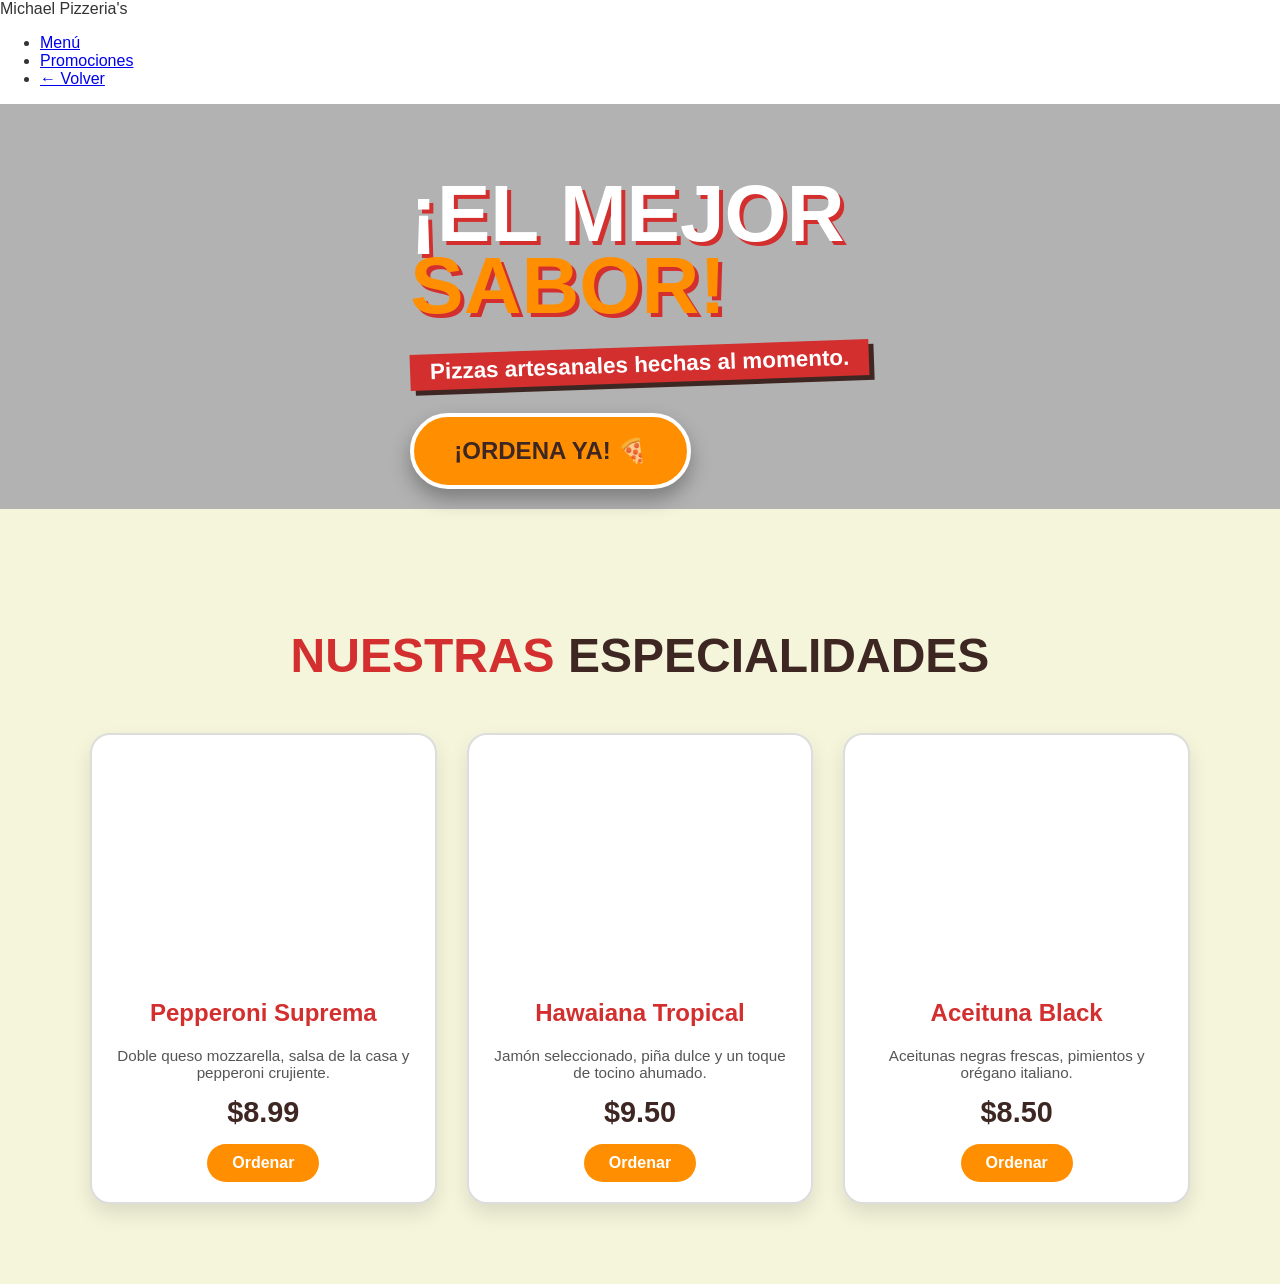
==== pizzeria.html @ 2c5fa87c "Add files via upload" ====
<!DOCTYPE html>
<html lang="es">

<head>
    <meta charset="UTF-8">
    <meta name="viewport" content="width=device-width, initial-scale=1.0">
    <title>Michael Pizzeria's</title>
    <link rel="stylesheet" href="cafeteria.css">

</head>

<body>

    <header class="header-pizzeria">
        <div class="nav-pizzeria">
            <div class="logo-pizzeria">Michael <span>Pizzeria's</span></div>
            <nav>
                <ul class="menu-links">
                    <li><a href="#menu">Menú</a></li>
                    <li><a href="#promos">Promociones</a></li>
                    <li><a href="index.html" class="btn-volver">← Volver </a></li>
                </ul>
            </nav>
        </div>
    </header>

    <div
        style="background: rgba(0, 0, 0, 0.3); width: 100%; height: 100%; display: flex; align-items: center; justify-content: center;">
        <div style="max-width: 800px; padding: 20px;">
            <h1
                style="font-size: 5rem; color: #ffffff; margin-bottom: 5px; font-weight: 900; text-transform: uppercase; line-height: 0.9; text-shadow: 4px 4px 0px #d32f2f;">
                ¡EL MEJOR <br><span style="color: #ff8f00;">SABOR!</span>
            </h1>

            <p
                style="font-size: 1.4rem; color: #ffffff; background: #d32f2f; display: inline-block; padding: 5px 20px; transform: rotate(-2deg); font-weight: bold; margin-bottom: 30px; box-shadow: 5px 5px 0px #3e2723;">
                Pizzas artesanales hechas al momento.
            </p>

            <br>

            <a href="#menu"
                style="background: #ff8f00; color: #3e2723; padding: 20px 40px; font-size: 1.5rem; font-weight: 900; text-decoration: none; border-radius: 50px; border: 4px solid #ffffff; box-shadow: 0 10px 20px rgba(0,0,0,0.3); transition: 0.3s; display: inline-block;">
                ¡ORDENA YA! 🍕
            </a>
        </div>
    </div>  

    <section id="menu" style="padding: 80px 20px; background-color: #f5f5dc;"> <div style="max-width: 1100px; margin: 0 auto;">
        
        <h2 style="text-align: center; font-size: 3rem; color: #d32f2f; margin-bottom: 50px; text-transform: uppercase; font-weight: 900;">
            Nuestras <span style="color: #3e2723;">Especialidades</span>
        </h2>

        <div style="display: grid; grid-template-columns: repeat(auto-fit, minmax(280px, 1fr)); gap: 30px;">
            
            <div class="pizza-card" style="background: white; border-radius: 20px; overflow: hidden; box-shadow: 0 10px 20px rgba(0,0,0,0.1); border: 2px solid #ddd;">
                <div style="background: url('assets/Pizza-peperoni.jpg') center/cover; height: 220px;"></div>
                <div style="padding: 20px; text-align: center;">
                    <h3 style="color: #d32f2f; font-size: 1.5rem; margin-bottom: 10px;">Pepperoni Suprema</h3>
                    <p style="color: #555; font-size: 0.95rem; margin-bottom: 15px;">Doble queso mozzarella, salsa de la casa y pepperoni crujiente.</p>
                    <span style="display: block; font-size: 1.8rem; font-weight: 900; color: #3e2723; margin-bottom: 15px;">$8.99</span>
                    <a href="https://wa.me/50375838279" style="background: #ff8f00; color: white; padding: 10px 25px; text-decoration: none; border-radius: 50px; font-weight: bold; display: inline-block;">Ordenar</a>
                </div>
            </div>

            <div class="pizza-card" style="background: white; border-radius: 20px; overflow: hidden; box-shadow: 0 10px 20px rgba(0,0,0,0.1); border: 2px solid #ddd;">
                <div style="background: url('assets/Pizza-Hawaiian.jpg') center/cover; height: 220px;"></div>
                <div style="padding: 20px; text-align: center;">
                    <h3 style="color: #d32f2f; font-size: 1.5rem; margin-bottom: 10px;">Hawaiana Tropical</h3>
                    <p style="color: #555; font-size: 0.95rem; margin-bottom: 15px;">Jamón seleccionado, piña dulce y un toque de tocino ahumado.</p>
                    <span style="display: block; font-size: 1.8rem; font-weight: 900; color: #3e2723; margin-bottom: 15px;">$9.50</span>
                    <a href="https://wa.me/50375838279" style="background: #ff8f00; color: white; padding: 10px 25px; text-decoration: none; border-radius: 50px; font-weight: bold; display: inline-block;">Ordenar</a>
                </div>
            </div>

            <div class="pizza-card" style="background: white; border-radius: 20px; overflow: hidden; box-shadow: 0 10px 20px rgba(0,0,0,0.1); border: 2px solid #ddd;">
                <div style="background: url('assets/Pizza-de-aceitunas.jpg') center/cover; height: 220px;"></div>
                <div style="padding: 20px; text-align: center;">
                    <h3 style="color: #d32f2f; font-size: 1.5rem; margin-bottom: 10px;">Aceituna Black</h3>
                    <p style="color: #555; font-size: 0.95rem; margin-bottom: 15px;">Aceitunas negras frescas, pimientos y orégano italiano.</p>
                    <span style="display: block; font-size: 1.8rem; font-weight: 900; color: #3e2723; margin-bottom: 15px;">$8.50</span>
                    <a href="https://wa.me/50375838279" style="background: #ff8f00; color: white; padding: 10px 25px; text-decoration: none; border-radius: 50px; font-weight: bold; display: inline-block;">Ordenar</a>
                </div>
            </div>

        </div>
    </div>
</section>

</body>

</html>
---- cafeteria.css ----
:root {
    --primary: #00d4ff; /* Azul Ártico */
    --dark: #0a0f18;    /* Negro Profundo */
    --gray: #f4f7f9;
    --text: #333;
}

body {
    margin: 0;
    font-family: 'Inter', sans-serif;
    color: var(--text);
    background-color: white;
}

.container {
    max-width: 1100px;
    margin: 0 auto;
    padding: 0 20px;
}

/* Navbar */
.nav-simple {
    padding: 20px 0;
    display: flex;
    justify-content: flex-start;
}

.logo-text {
    font-size: 1.5rem;
    font-weight: 800;
    color: var(--dark);
    text-transform: uppercase;
}

.logo-text span { color: var(--primary); }

/* Hero Section */
.hero-business {
    padding: 60px 0;
    background: linear-gradient(135deg, #ffffff 0%, #f0faff 100%);
}

.hero-grid {
    display: grid;
    grid-template-columns: 1.2fr 1fr;
    gap: 40px;
    align-items: center;
}

h1 {
    font-size: 3rem;
    line-height: 1.1;
    color: var(--dark);
}

h1 span { color: var(--primary); }

p {
    font-size: 1.1rem;
    color: #666;
    margin: 20px 0 30px;
}

/* Imagen con estilo de tarjeta */
.img-main {
    width: 100%;
    border-radius: 20px;
    box-shadow: 0 20px 40px rgba(0,0,0,0.1);
}

/* Botón de Acción */
.btn-primary {
    background: var(--dark);
    color: white;
    padding: 18px 35px;
    text-decoration: none;
    border-radius: 50px;
    font-weight: bold;
    display: inline-block;
    transition: 0.3s;
}

.btn-primary:hover {
    background: var(--primary);
    transform: translateY(-3px);
}

/* Features */
.features {
    display: flex;
    justify-content: space-around;
    padding: 50px 20px;
    background: white;
    gap: 20px;
    flex-wrap: wrap;
}

.feature-card {
    text-align: center;
    max-width: 250px;
}

.feature-card .icon { font-size: 2rem; margin-bottom: 10px; }

/* --- ANIMACIONES DE ENTRADA --- */

/* Definimos el movimiento: empieza invisible y un poco más abajo */
@keyframes entradaSuave {
    from {
        opacity: 0;
        transform: translateY(30px);
    }
    to {
        opacity: 1;
        transform: translateY(0);
    }
}

/* Aplicamos la animación al texto del Hero */
.hero-text {
    opacity: 0; /* Empieza invisible */
    animation: entradaSuave 1s ease-out forwards;
}

/* Aplicamos la animación a la imagen con un pequeño retraso */
.hero-image {
    opacity: 0;
    animation: entradaSuave 1s ease-out forwards;
    animation-delay: 0.4s; /* Aparece justo después del texto */
}

/* Animación para las tarjetas de servicios (estilo cascada) */
.feature-card {
    opacity: 0;
    animation: entradaSuave 0.8s ease-out forwards;
}

.feature-card:nth-child(1) { animation-delay: 0.6s; }
.feature-card:nth-child(2) { animation-delay: 0.8s; }
.feature-card:nth-child(3) { animation-delay: 1s; }

/* --- ESTILOS DEL FORMULARIO --- */
.contacto-seccion {
    padding: 100px 0;
    background: var(--gray);
}

.contacto-wrapper {
    max-width: 700px;
    margin: 0 auto;
    text-align: center;
}

.formulario-artic {
    background: white;
    padding: 40px;
    border-radius: 20px;
    box-shadow: 0 15px 35px rgba(0,0,0,0.05);
    margin-top: 40px;
    display: flex;
    flex-direction: column;
    gap: 20px;
}

.input-group input, .input-group textarea {
    width: 100%;
    padding: 15px;
    border: 2px solid #e1e8ed;
    border-radius: 10px;
    font-size: 1rem;
    font-family: inherit;
    transition: 0.3s;
    outline: none;
    box-sizing: border-box; /* Para que no se salga del contenedor */
}

.input-group input:focus, .input-group textarea:focus {
    border-color: var(--primary);
    background: #f0faff;
}

.input-group textarea {
    height: 120px;
    resize: none;
}

.btn-enviar {
    background: var(--dark);
    color: white;
    padding: 18px;
    border: none;
    border-radius: 10px;
    font-size: 1.1rem;
    font-weight: bold;
    cursor: pointer;
    transition: 0.3s;
}

.btn-enviar:hover {
    background: var(--primary);
    transform: translateY(-3px);
}

/* --- AJUSTES DE ESPACIADO PRO --- */

/* 1. Le damos espacio al contenedor del botón y el texto */
.cta-group {
    display: flex;
    flex-direction: column;
    align-items: flex-start; /* Alinea todo a la izquierda */
    gap: 15px; /* Crea una separación exacta de 15px entre el botón y el texto */
    margin-top: 30px; /* Separa todo el bloque del párrafo de arriba */
}

/* 2. Arreglamos el espacio DENTRO del botón (Padding) */
.btn-primary {
    /* padding: arriba/abajo izq/der */
    padding: 20px 40px; /* Aumentamos un poco para que se vea más robusto */
    border-radius: 50px;
    display: inline-block; /* Importante para que el padding funcione bien */
    /* ... (resto de tus estilos de color y font-weight que ya tienes) */
}

/* 3. Estilizamos el Trust Badge para que se vea elegante */
.trust-badge {
    font-size: 0.95rem; /* Un pelín más pequeño que el texto normal */
    color: #555; /* Un gris intermedio elegante */
    font-weight: 500;
    margin-left: 10px; /* Un pequeño empujón a la derecha para alinearlo visualmente */
}

.footer-artic {
    background: var(--dark);
    color: white;
    padding: 40px 0;
    text-align: center;
    font-size: 0.9rem;
}
.footer-artic p { color: #aaa; margin: 5px 0; }
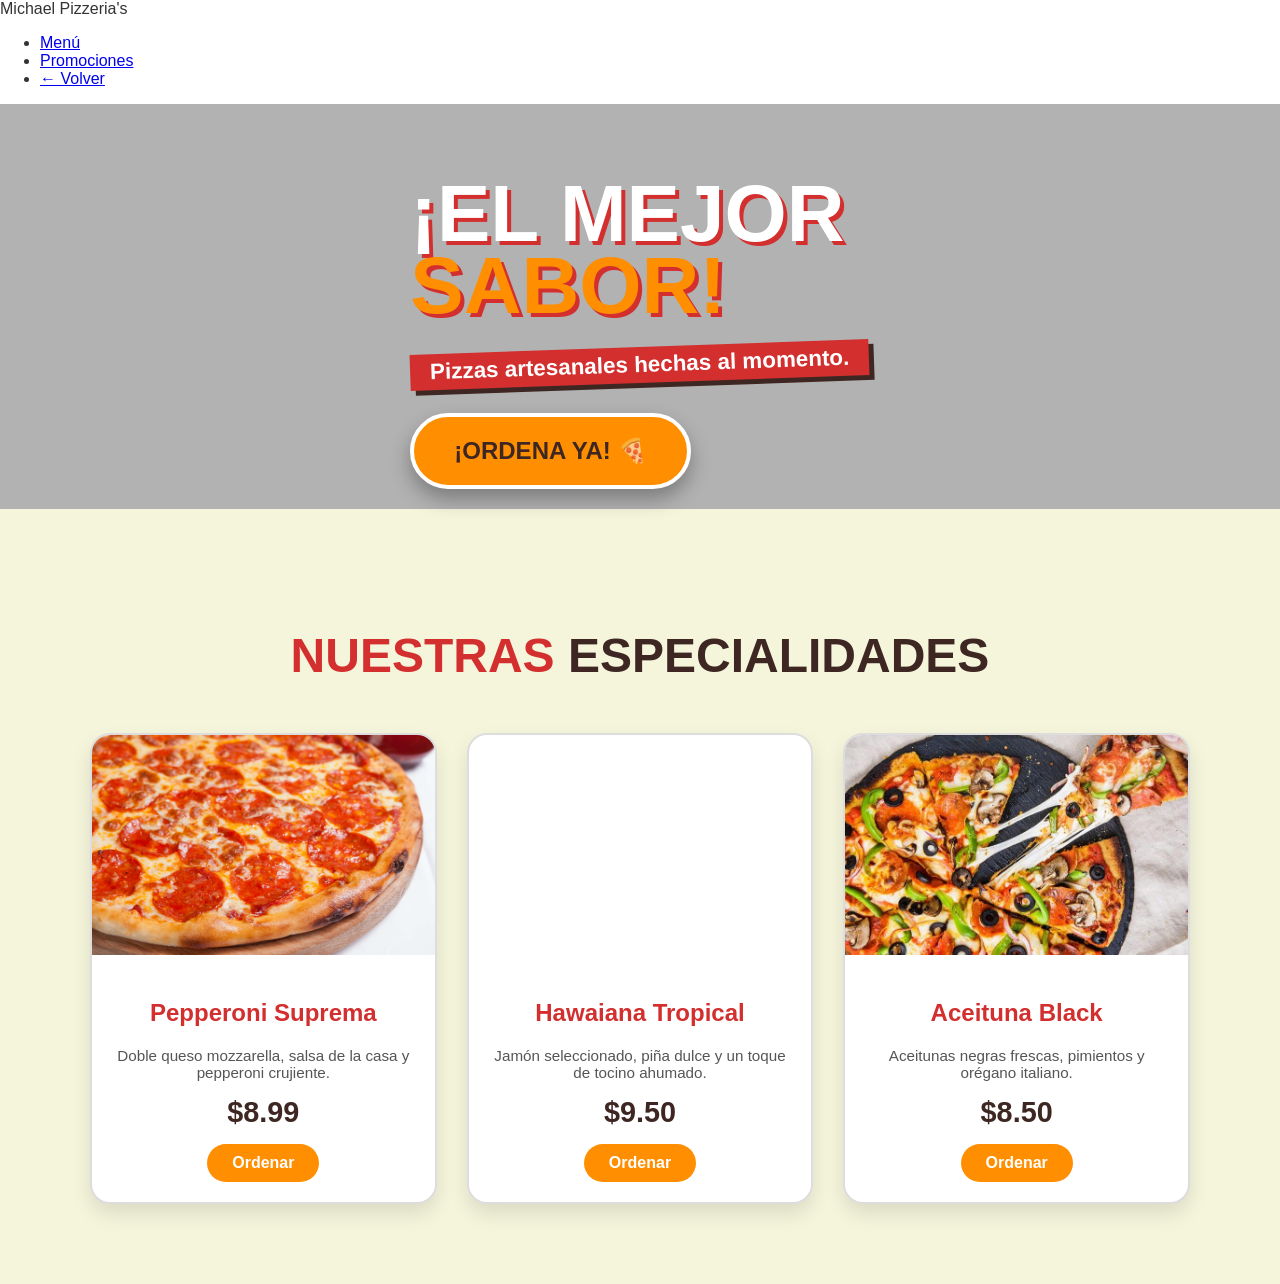
==== commit 354e8857: "Fix HTML encoding issues in pizzeria.html" ====
--- a/pizzeria.html
+++ b/pizzeria.html
@@ -90,4 +90,4 @@
 
 </body>
 
-</html>+</html>
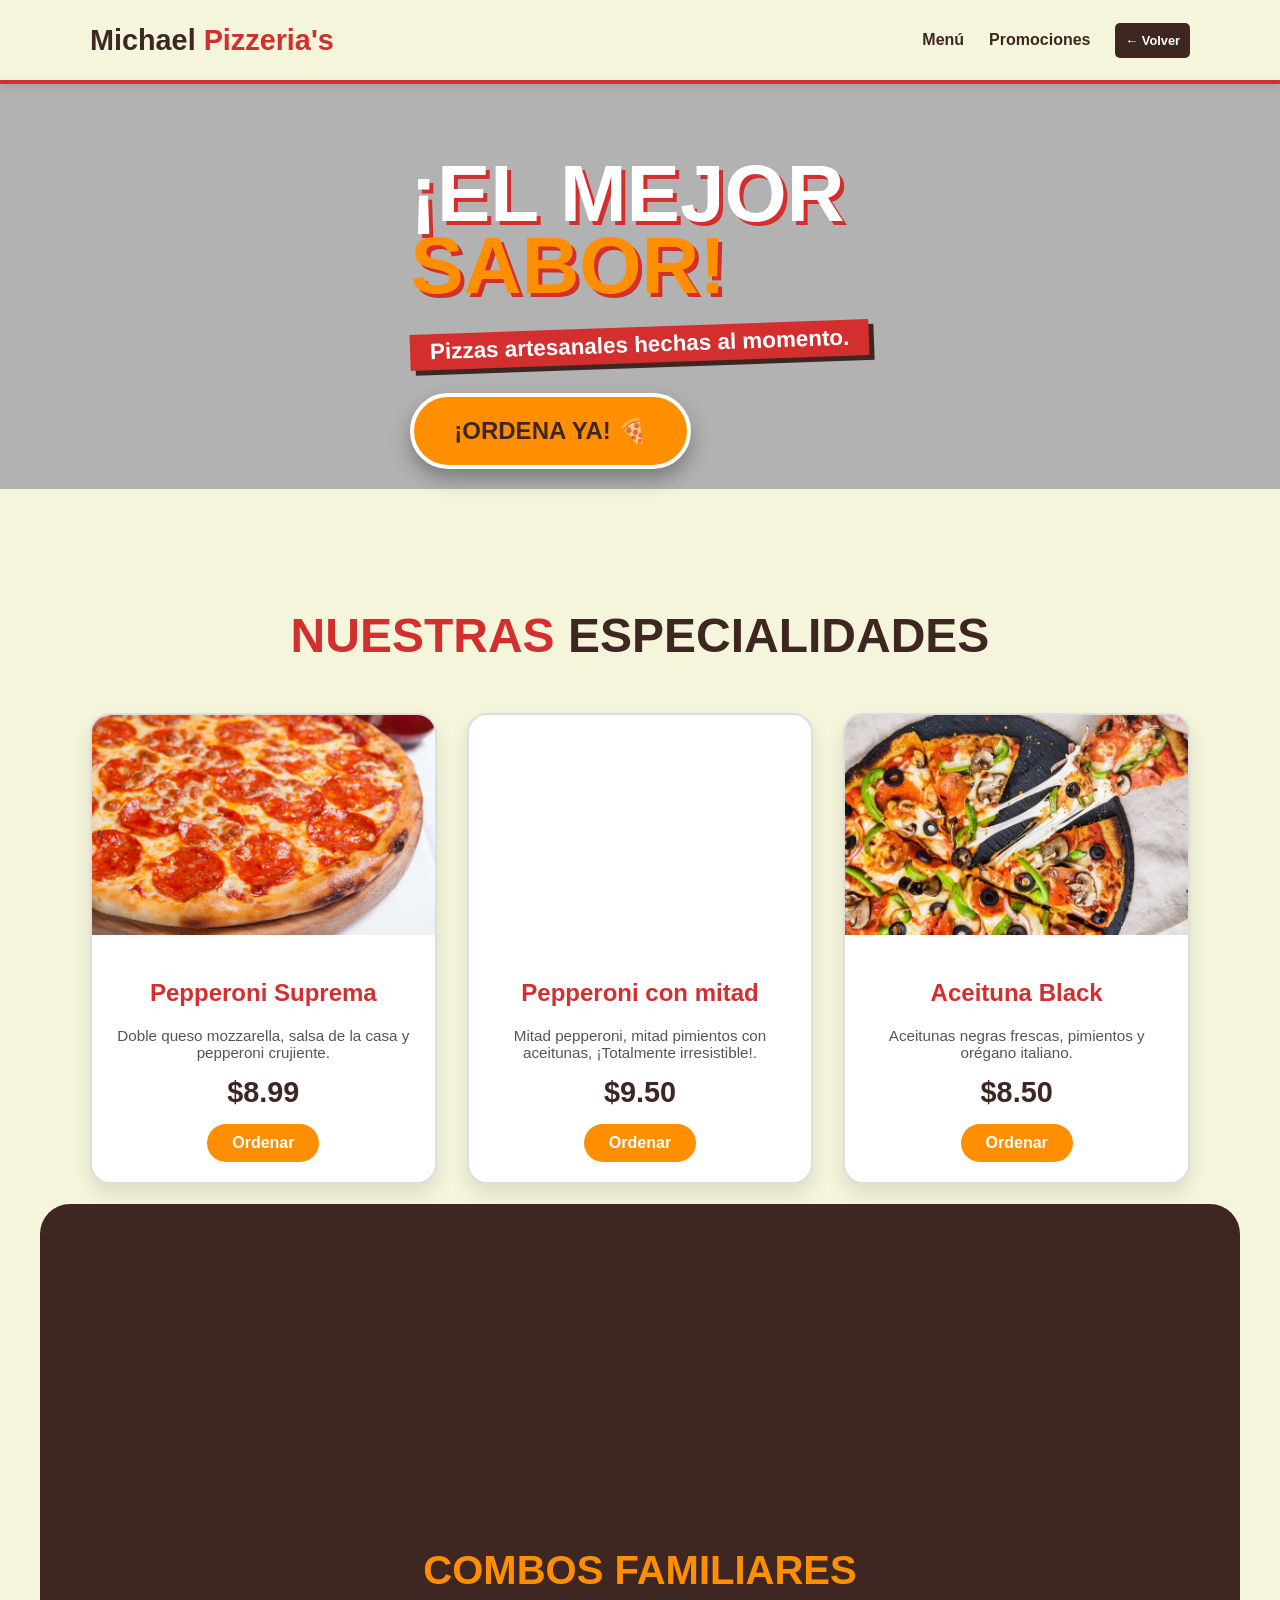
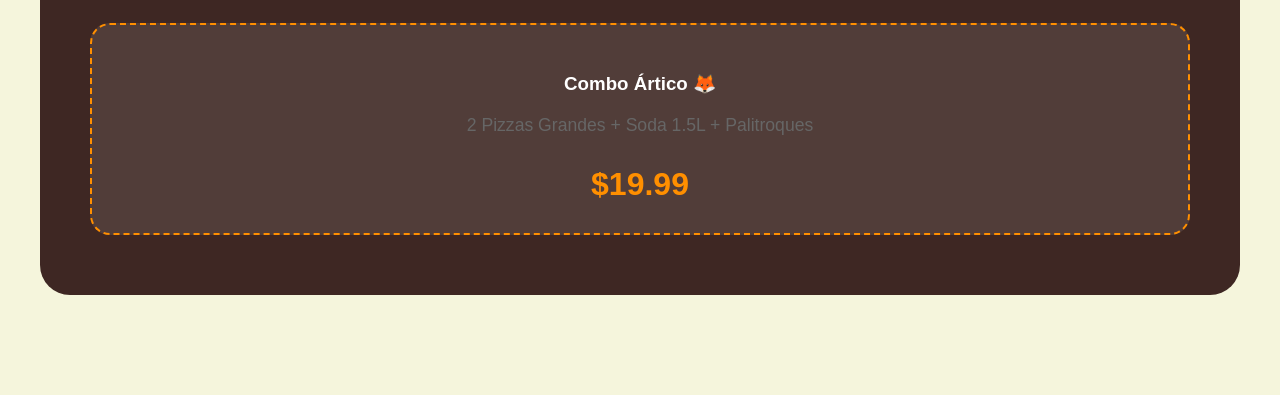
==== commit 96480150: "Fix HTML encoding issues in pizzeria.html" ====
--- a/pizzeria.html
+++ b/pizzeria.html
@@ -44,49 +44,77 @@
                 ¡ORDENA YA! 🍕
             </a>
         </div>
-    </div>  
+    </div>
 
-    <section id="menu" style="padding: 80px 20px; background-color: #f5f5dc;"> <div style="max-width: 1100px; margin: 0 auto;">
-        
-        <h2 style="text-align: center; font-size: 3rem; color: #d32f2f; margin-bottom: 50px; text-transform: uppercase; font-weight: 900;">
-            Nuestras <span style="color: #3e2723;">Especialidades</span>
-        </h2>
+    <section id="menu" style="padding: 80px 20px; background-color: #f5f5dc;">
+        <div style="max-width: 1100px; margin: 0 auto;">
 
-        <div style="display: grid; grid-template-columns: repeat(auto-fit, minmax(280px, 1fr)); gap: 30px;">
-            
-            <div class="pizza-card" style="background: white; border-radius: 20px; overflow: hidden; box-shadow: 0 10px 20px rgba(0,0,0,0.1); border: 2px solid #ddd;">
-                <div style="background: url('assets/Pizza-peperoni.jpg') center/cover; height: 220px;"></div>
-                <div style="padding: 20px; text-align: center;">
-                    <h3 style="color: #d32f2f; font-size: 1.5rem; margin-bottom: 10px;">Pepperoni Suprema</h3>
-                    <p style="color: #555; font-size: 0.95rem; margin-bottom: 15px;">Doble queso mozzarella, salsa de la casa y pepperoni crujiente.</p>
-                    <span style="display: block; font-size: 1.8rem; font-weight: 900; color: #3e2723; margin-bottom: 15px;">$8.99</span>
-                    <a href="https://wa.me/50375838279" style="background: #ff8f00; color: white; padding: 10px 25px; text-decoration: none; border-radius: 50px; font-weight: bold; display: inline-block;">Ordenar</a>
+            <h2
+                style="text-align: center; font-size: 3rem; color: #d32f2f; margin-bottom: 50px; text-transform: uppercase; font-weight: 900;">
+                Nuestras <span style="color: #3e2723;">Especialidades</span>
+            </h2>
+
+            <div style="display: grid; grid-template-columns: repeat(auto-fit, minmax(280px, 1fr)); gap: 30px;">
+
+                <div class="pizza-card"
+                    style="background: white; border-radius: 20px; overflow: hidden; box-shadow: 0 10px 20px rgba(0,0,0,0.1); border: 2px solid #ddd;">
+                    <div style="background: url('assets/Pizza-peperoni.jpg') center/cover; height: 220px;"></div>
+                    <div style="padding: 20px; text-align: center;">
+                        <h3 style="color: #d32f2f; font-size: 1.5rem; margin-bottom: 10px;">Pepperoni Suprema</h3>
+                        <p style="color: #555; font-size: 0.95rem; margin-bottom: 15px;">Doble queso mozzarella, salsa
+                            de la casa y pepperoni crujiente.</p>
+                        <span
+                            style="display: block; font-size: 1.8rem; font-weight: 900; color: #3e2723; margin-bottom: 15px;">$8.99</span>
+                        <a href="https://wa.me/50375838279"
+                            style="background: #ff8f00; color: white; padding: 10px 25px; text-decoration: none; border-radius: 50px; font-weight: bold; display: inline-block;">Ordenar</a>
+                    </div>
+                </div>
+
+                <div class="pizza-card"
+                    style="background: white; border-radius: 20px; overflow: hidden; box-shadow: 0 10px 20px rgba(0,0,0,0.1); border: 2px solid #ddd;">
+                    <div style="background: url('assets/Pizza-suprema.jpg') center/cover; height: 220px;"></div>
+                    <div style="padding: 20px; text-align: center;">
+                        <h3 style="color: #d32f2f; font-size: 1.5rem; margin-bottom: 10px;">Pepperoni con mitad</h3>
+                        <p style="color: #555; font-size: 0.95rem; margin-bottom: 15px;">Mitad pepperoni, mitad
+                            pimientos con aceitunas, ¡Totalmente irresistible!.</p>
+                        <span
+                            style="display: block; font-size: 1.8rem; font-weight: 900; color: #3e2723; margin-bottom: 15px;">$9.50</span>
+                        <a href="https://wa.me/50375838279"
+                            style="background: #ff8f00; color: white; padding: 10px 25px; text-decoration: none; border-radius: 50px; font-weight: bold; display: inline-block;">Ordenar</a>
+                    </div>
+                </div>
+
+                <div class="pizza-card"
+                    style="background: white; border-radius: 20px; overflow: hidden; box-shadow: 0 10px 20px rgba(0,0,0,0.1); border: 2px solid #ddd;">
+                    <div style="background: url('assets/Pizza-de-aceitunas.jpg') center/cover; height: 220px;"></div>
+                    <div style="padding: 20px; text-align: center;">
+                        <h3 style="color: #d32f2f; font-size: 1.5rem; margin-bottom: 10px;">Aceituna Black</h3>
+                        <p style="color: #555; font-size: 0.95rem; margin-bottom: 15px;">Aceitunas negras frescas,
+                            pimientos y orégano italiano.</p>
+                        <span
+                            style="display: block; font-size: 1.8rem; font-weight: 900; color: #3e2723; margin-bottom: 15px;">$8.50</span>
+                        <a href="https://wa.me/50375838279"
+                            style="background: #ff8f00; color: white; padding: 10px 25px; text-decoration: none; border-radius: 50px; font-weight: bold; display: inline-block;">Ordenar</a>
+                    </div>
+                </div>
+
+            </div>
+        </div>
+
+        <section id="promos" style="padding: 60px 20px; background-color: #3e2723; color: white; margin-top: 100px; border-radius: 30px; overflow: hidden; margin: 20px;">
+            <div style="max-width: 1100px; margin: 0 auto; text-align: center;">
+                <div style="background: url('assets/doble-pizza.jpg') center/cover; height: 250px; border-radius: 15px; margin-bottom: 20px;"></div>
+                <h2 style="font-size: 2.5rem; color: #ff8f00; margin-bottom: 30px;">COMBOS FAMILIARES</h2>
+                <div
+                    style="background: rgba(255,255,255,0.1); padding: 30px; border-radius: 20px; border: 2px dashed #ff8f00;">
+                    <h3>Combo Ártico 🦊</h3>
+                    <p>2 Pizzas Grandes + Soda 1.5L + Palitroques</p>
+                    <span style="font-size: 2rem; font-weight: 900; color: #ff8f00;">$19.99</span>
                 </div>
             </div>
+        </section>
 
-            <div class="pizza-card" style="background: white; border-radius: 20px; overflow: hidden; box-shadow: 0 10px 20px rgba(0,0,0,0.1); border: 2px solid #ddd;">
-                <div style="background: url('assets/Pizza-Hawaiian.jpg') center/cover; height: 220px;"></div>
-                <div style="padding: 20px; text-align: center;">
-                    <h3 style="color: #d32f2f; font-size: 1.5rem; margin-bottom: 10px;">Hawaiana Tropical</h3>
-                    <p style="color: #555; font-size: 0.95rem; margin-bottom: 15px;">Jamón seleccionado, piña dulce y un toque de tocino ahumado.</p>
-                    <span style="display: block; font-size: 1.8rem; font-weight: 900; color: #3e2723; margin-bottom: 15px;">$9.50</span>
-                    <a href="https://wa.me/50375838279" style="background: #ff8f00; color: white; padding: 10px 25px; text-decoration: none; border-radius: 50px; font-weight: bold; display: inline-block;">Ordenar</a>
-                </div>
-            </div>
-
-            <div class="pizza-card" style="background: white; border-radius: 20px; overflow: hidden; box-shadow: 0 10px 20px rgba(0,0,0,0.1); border: 2px solid #ddd;">
-                <div style="background: url('assets/Pizza-de-aceitunas.jpg') center/cover; height: 220px;"></div>
-                <div style="padding: 20px; text-align: center;">
-                    <h3 style="color: #d32f2f; font-size: 1.5rem; margin-bottom: 10px;">Aceituna Black</h3>
-                    <p style="color: #555; font-size: 0.95rem; margin-bottom: 15px;">Aceitunas negras frescas, pimientos y orégano italiano.</p>
-                    <span style="display: block; font-size: 1.8rem; font-weight: 900; color: #3e2723; margin-bottom: 15px;">$8.50</span>
-                    <a href="https://wa.me/50375838279" style="background: #ff8f00; color: white; padding: 10px 25px; text-decoration: none; border-radius: 50px; font-weight: bold; display: inline-block;">Ordenar</a>
-                </div>
-            </div>
-
-        </div>
-    </div>
-</section>
+    </section>
 
 </body>
 
--- a/cafeteria.css
+++ b/cafeteria.css
@@ -236,4 +236,58 @@
     text-align: center;
     font-size: 0.9rem;
 }
-.footer-artic p { color: #aaa; margin: 5px 0; } +.footer-artic p { color: #aaa; margin: 5px 0; } 
+
+.header-pizzeria {
+    background-color: #f5f5dc; /* El crema de tu paleta */
+    padding: 15px 0;
+    border-bottom: 4px solid #d32f2f; /* El rojo intenso */
+    box-shadow: 0 4px 10px rgba(0,0,0,0.1);
+}
+
+.nav-pizzeria {
+    max-width: 1100px;
+    margin: 0 auto;
+    display: flex;
+    justify-content: space-between;
+    align-items: center;
+    padding: 0 20px;
+}
+
+.logo-pizzeria {
+    font-size: 1.8rem;
+    font-weight: 900;
+    color: #3e2723; /* El café oscuro de tu paleta */
+    font-family: 'Arial Black', sans-serif;
+}
+
+.logo-pizzeria span {
+    color: #d32f2f; /* Rojo para resaltar */
+}
+
+.menu-links {
+    list-style: none;
+    display: flex;
+    gap: 25px;
+    align-items: center;
+}
+
+.menu-links a {
+    text-decoration: none;
+    color: #3e2723;
+    font-weight: bold;
+    transition: 0.3s;
+}
+
+.menu-links a:hover {
+    color: #ff8f00; /* Naranja al pasar el mouse */
+}
+
+.btn-volver {
+    font-size: 0.8rem;
+    background: #3e2723;
+    color: white !important;
+    padding: 10px 10px;
+    border-radius: 5px;
+    white-space: nowrap;
+}
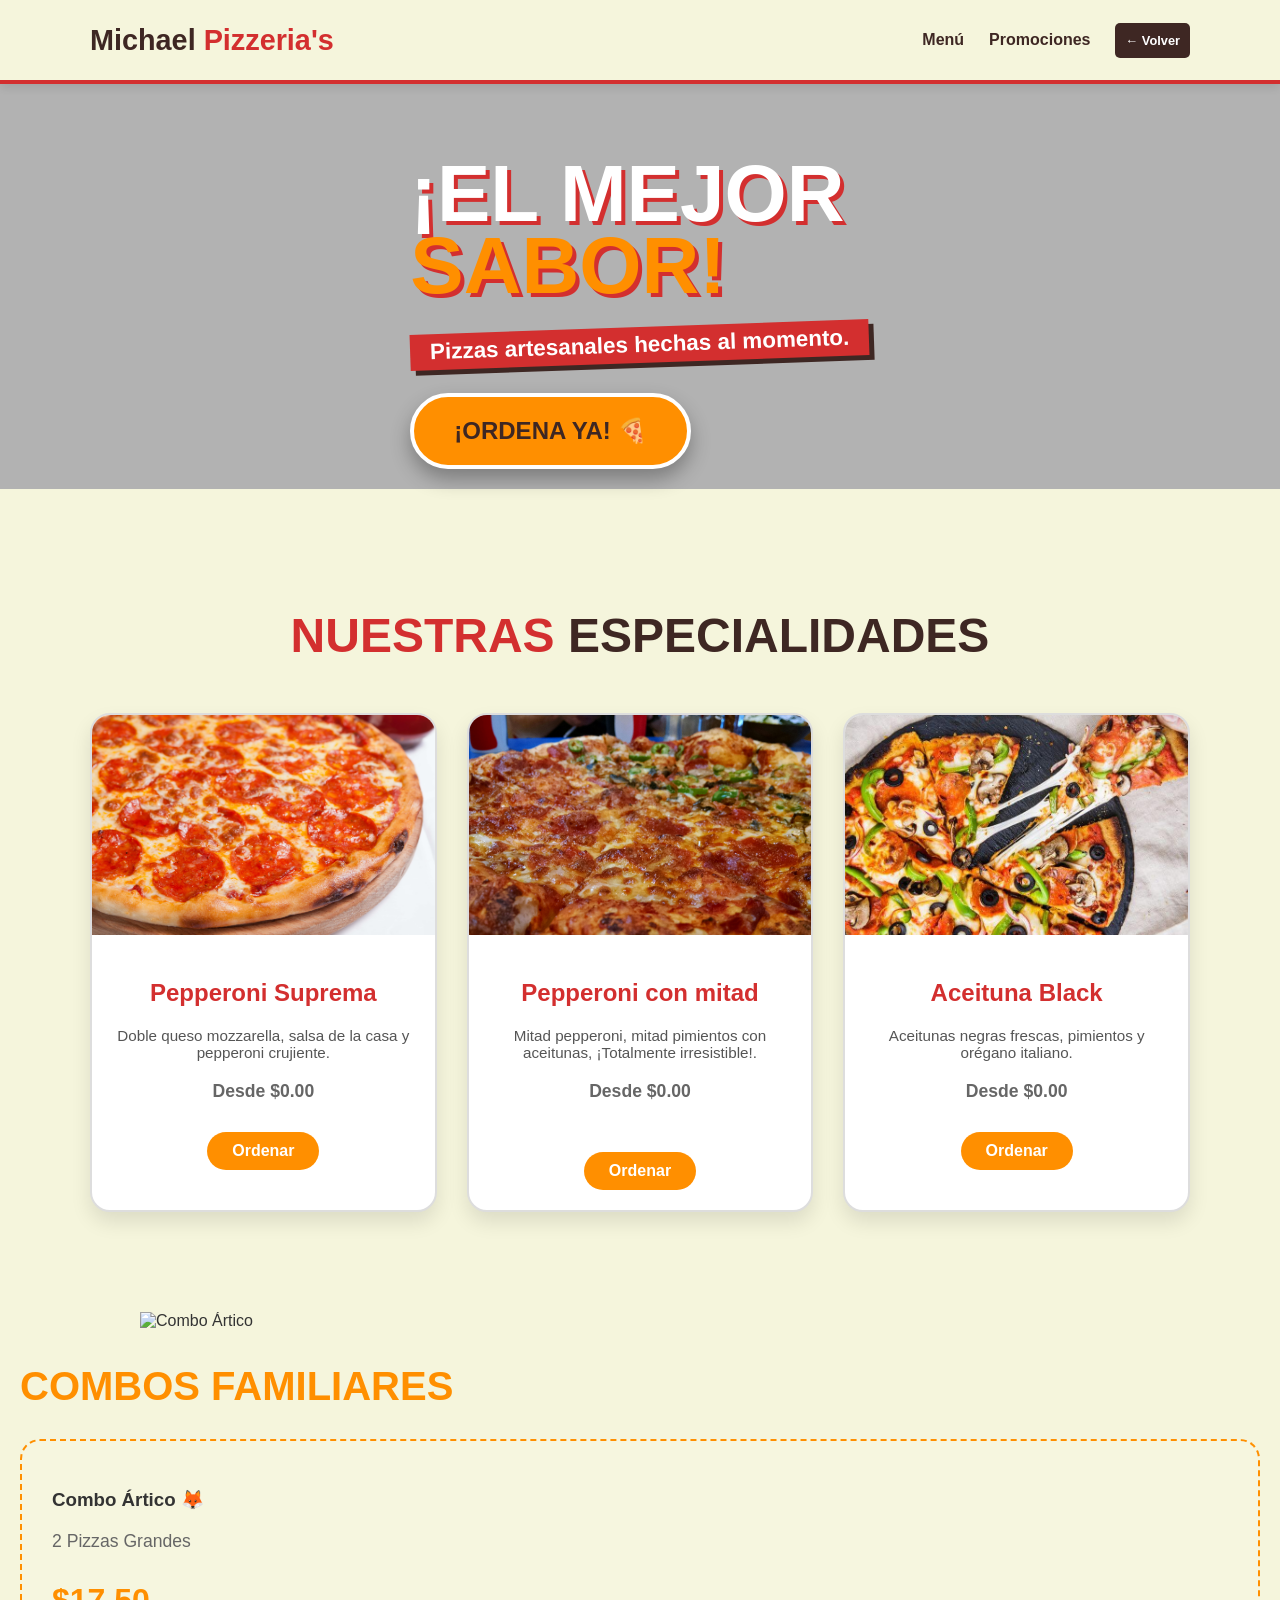
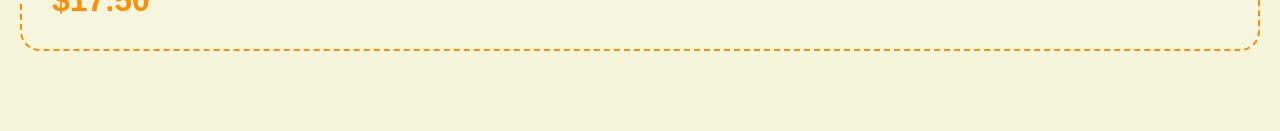
==== commit 04acc934: "Enhance pizzeria HTML with dynamic pricing Updated pizza menu and promotional sections with dynamic " ====
--- a/pizzeria.html
+++ b/pizzeria.html
@@ -64,7 +64,9 @@
                         <p style="color: #555; font-size: 0.95rem; margin-bottom: 15px;">Doble queso mozzarella, salsa
                             de la casa y pepperoni crujiente.</p>
                         <span
-                            style="display: block; font-size: 1.8rem; font-weight: 900; color: #3e2723; margin-bottom: 15px;">$8.99</span>
+                            style="display: block; font-size: 1.8rem; font-weight: 900; color: #3e2723; margin-bottom: 15px;">
+                            <p class="precio-pizzeria">Desde <span id="precio-suprema">$0.00</span></p>
+                        </span>
                         <a href="https://wa.me/50375838279"
                             style="background: #ff8f00; color: white; padding: 10px 25px; text-decoration: none; border-radius: 50px; font-weight: bold; display: inline-block;">Ordenar</a>
                     </div>
@@ -77,10 +79,14 @@
                         <h3 style="color: #d32f2f; font-size: 1.5rem; margin-bottom: 10px;">Pepperoni con mitad</h3>
                         <p style="color: #555; font-size: 0.95rem; margin-bottom: 15px;">Mitad pepperoni, mitad
                             pimientos con aceitunas, ¡Totalmente irresistible!.</p>
-                        <span
-                            style="display: block; font-size: 1.8rem; font-weight: 900; color: #3e2723; margin-bottom: 15px;">$9.50</span>
+
+                        <span id="precio-mitades"
+                            style="display: block; font-size: 1.8rem; font-weight: 900; color: #3e2723;">
+                            <p class="precio-pizzeria">Desde <span id="precio-mitades">$0.00</span></p>
+                        </span>
                         <a href="https://wa.me/50375838279"
-                            style="background: #ff8f00; color: white; padding: 10px 25px; text-decoration: none; border-radius: 50px; font-weight: bold; display: inline-block;">Ordenar</a>
+                            style="background: #ff8f00; color: white; padding: 10px 25px; text-decoration: none; border-radius: 50px; font-weight: bold; display: inline-block; margin-top: 
+                            20px;">Ordenar</a>
                     </div>
                 </div>
 
@@ -92,7 +98,9 @@
                         <p style="color: #555; font-size: 0.95rem; margin-bottom: 15px;">Aceitunas negras frescas,
                             pimientos y orégano italiano.</p>
                         <span
-                            style="display: block; font-size: 1.8rem; font-weight: 900; color: #3e2723; margin-bottom: 15px;">$8.50</span>
+                            style="display: block; font-size: 1.8rem; font-weight: 900; margin-bottom: 15px;">
+                            <p class="precio-pizzeria">Desde <span id="precio-especial">$0.00</span></p>
+                        </span>
                         <a href="https://wa.me/50375838279"
                             style="background: #ff8f00; color: white; padding: 10px 25px; text-decoration: none; border-radius: 50px; font-weight: bold; display: inline-block;">Ordenar</a>
                     </div>
@@ -101,21 +109,54 @@
             </div>
         </div>
 
-        <section id="promos" style="padding: 60px 20px; background-color: #3e2723; color: white; margin-top: 100px; border-radius: 30px; overflow: hidden; margin: 20px;">
-            <div style="max-width: 1100px; margin: 0 auto; text-align: center;">
-                <div style="background: url('assets/doble-pizza.jpg') center/cover; height: 250px; border-radius: 15px; margin-bottom: 20px;"></div>
-                <h2 style="font-size: 2.5rem; color: #ff8f00; margin-bottom: 30px;">COMBOS FAMILIARES</h2>
-                <div
-                    style="background: rgba(255,255,255,0.1); padding: 30px; border-radius: 20px; border: 2px dashed #ff8f00;">
-                    <h3>Combo Ártico 🦊</h3>
-                    <p>2 Pizzas Grandes + Soda 1.5L + Palitroques</p>
-                    <span style="font-size: 2rem; font-weight: 900; color: #ff8f00;">$19.99</span>
-                </div>
+        <section id="promos">
+            <div style="width: 100%; max-width: 1000px; margin: 0 auto; margin-top: 100px;">
+                <img src="assets/Combo-pizzas.jpg" alt="Combo Ártico"
+                    style="width: 100%; height: auto; display: block;">
+            </div>
+            <h2 style="font-size: 2.5rem; color: #ff8f00; margin-bottom: 30px;">COMBOS FAMILIARES</h2>
+            <div
+                style="background: rgba(255,255,255,0.1); padding: 30px; border-radius: 20px; border: 2px dashed #ff8f00;">
+                <h3>Combo Ártico 🦊</h3>
+                <p>2 Pizzas Grandes</p>
+                <span style="font-size: 2rem; font-weight: 900; color: #ff8f00;">$17.50</span>
+            </div>
             </div>
         </section>
 
     </section>
 
+    <script>
+        async function actualizarPrecios() {
+            console.log("Cargando precios...");
+            try {
+                const res = await fetch('http://localhost:3000/api/pizzas');
+                const data = await res.json();
+                const pizzas = data.pizzas;
+
+                const mapeo = {
+                    'precio-suprema': 'Pepperoni Suprema',
+                    'precio-especial': 'Black Aceitunas',
+                    'precio-mitades': 'Pepperoni de Mitad',
+                };
+
+                for (const [id, nombre] of Object.entries(mapeo)) {
+                    const pizza = pizzas.find(p => p.nombre === nombre);
+                    const elemento = document.getElementById(id);
+                    if (pizza && elemento) {
+                        elemento.innerText = `$${pizza.precio.toFixed(2)}`;
+                        console.log(`✅ ${nombre} actualizado a $${pizza.precio}`);
+                    } else {
+                        console.error(`❌ No se pudo actualizar ${nombre}. ¿Existe el ID ${id}?`);
+                    }
+                }
+            } catch (e) {
+                console.error("Servidor apagado o error de red", e);
+            }
+        }
+
+        window.onload = actualizarPrecios;
+    </script>
 </body>
 
 </html>
